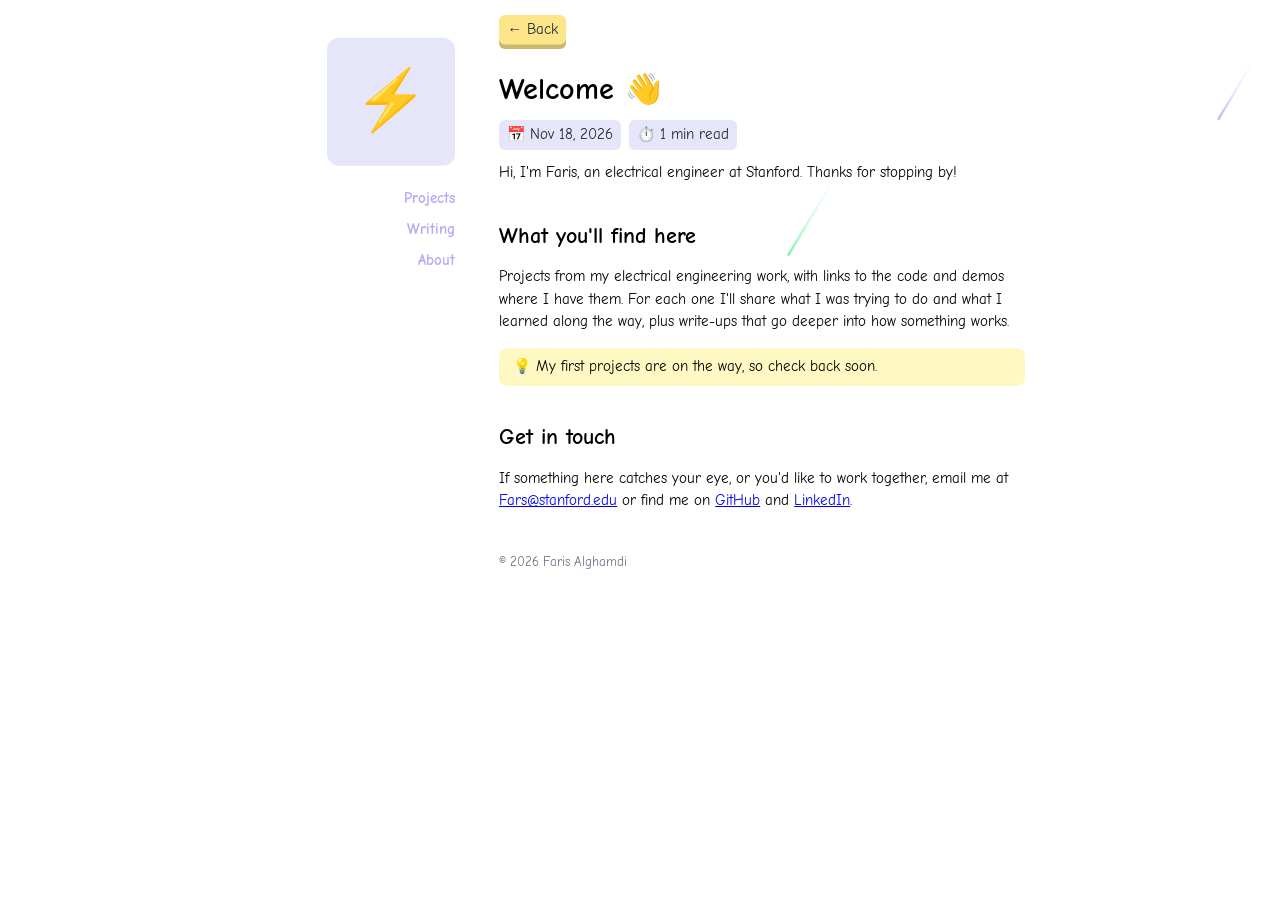
==== posts/welcome.html @ c3092dfc "Add personal website Homepage with projects, writing and about sections, a first welcome post, and s" ====
<!doctype html>
<html lang="en">
<head>
  <meta charset="utf-8">
  <meta name="viewport" content="width=device-width, initial-scale=1">
  <title>Welcome | Faris Alghamdi</title>
  <meta name="description" content="Who I am and what you'll find here.">
  <link rel="preconnect" href="https://fonts.googleapis.com">
  <link rel="preconnect" href="https://fonts.gstatic.com" crossorigin>
  <link href="https://fonts.googleapis.com/css2?family=Comic+Neue:wght@400;700&display=swap" rel="stylesheet">
  <!-- Posts live one folder down, so paths start with ../ -->
  <link rel="stylesheet" href="../style.css">
  <script src="../site.js"></script>
</head>
<body>
<div id="page">

  <aside>
    <div class="avatar" aria-hidden="true">⚡</div>
    <nav aria-label="Main">
      <ul>
        <li><a class="rainbow" href="../index.html#projects">Projects</a></li>
        <li><a class="rainbow" href="../index.html#writing">Writing</a></li>
        <li><a class="rainbow" href="../index.html#about">About</a></li>
      </ul>
    </nav>
  </aside>

  <main id="main" class="article">
    <a class="portal clicky misc" href="../index.html#writing">← Back</a>
    <h1>Welcome 👋</h1>
    <div class="chips">
      <span class="portal">📅 Nov 18, 2026</span>
      <span class="portal">⏱️ 1 min read</span>
    </div>

    <p>Hi, I'm Faris, an electrical engineer at Stanford. Thanks for stopping by!</p>

    <h2>What you'll find here</h2>
    <p>Projects from my electrical engineering work, with links to the code and demos where I have them. For each one I'll share what I was trying to do and what I learned along the way, plus write-ups that go deeper into how something works.</p>

    <blockquote>💡 My first projects are on the way, so check back soon.</blockquote>

    <h2>Get in touch</h2>
    <p>If something here catches your eye, or you'd like to work together, email me at <a href="mailto:Fars@stanford.edu">Fars@stanford.edu</a> or find me on <a href="https://github.com/Fariscript">GitHub</a> and <a href="https://www.linkedin.com/in/Fariscript">LinkedIn</a>.</p>

    <footer class="foot">© <span data-year></span> Faris Alghamdi</footer>
  </main>

</div>
</body>
</html>
---- style.css ----
/* ==========================================================
   Playful homepage theme: Comic Neue, pastel "clicky" buttons,
   sticky sidebar, meteor shower in the background.
   Change the colors in :root to re-skin everything.
   ========================================================== */

:root {
  --text: #1f2937;
  --muted: #6b7280;
  --chip: #e6e6fa;        /* lavender label pills */
  --purple: #c4b5fd;
  --blue: #93c5fd;
  --green: #86efac;
  --yellow: #fde68a;
  --pink: #f9a8d4;
  --nav: #b8a9f5;
}

html { font-size: 0.925em; box-sizing: border-box; scroll-behavior: smooth; }
*, *::before, *::after { box-sizing: inherit; }

body {
  margin: 0;
  background: #fff;
  color: #000;
  font-family: "Comic Neue", "Comic Sans MS", "Comic Sans", cursive;
  font-size: 1rem;
  line-height: 1.5;
  overflow-x: hidden;
}

#meteor-shower { position: fixed; inset: 0; pointer-events: none; z-index: 0; }

/* ---------- layout ---------- */
#page {
  position: relative; z-index: 1;
  display: grid;
  grid-template-columns: 200px 1fr;
  gap: 3em;
  max-width: 800px;
  margin: 0 auto;
  padding: 1rem;
}
aside { position: sticky; top: 2em; align-self: start; text-align: right; }
#main { min-width: 0; max-width: 36rem; padding-bottom: 4rem; }

.avatar {
  width: 128px; height: 128px; margin: 8px 0 0 auto;
  border-radius: 12px; background: var(--chip);
  display: grid; place-items: center; font-size: 4rem;
  overflow: hidden;
}
.avatar img { width: 100%; height: 100%; object-fit: cover; }

aside nav ul { list-style: none; padding: 0; margin: 1.5em 0 0; }
aside nav li { margin: .6em 0; }
aside nav a { color: var(--nav); font-weight: 700; text-decoration: none; }

/* rainbow text on hover */
.rainbow:hover {
  background: linear-gradient(to right, #66f, #09f, #0f0, #f39, #66f) 0 0 / 500% 100%;
  -webkit-background-clip: text; background-clip: text;
  color: transparent;
  animation: rainbow 4s ease-in-out infinite;
}
@keyframes rainbow { 0%, 100% { background-position: 0 50%; } 50% { background-position: 100% 50%; } }

/* ---------- type ---------- */
h1 { font-size: 2em; margin: .4em 0 .2em; }
h2 { font-size: 1.5em; margin: 1.6em 0 .6em; scroll-margin-top: 1em; }
h3 { font-size: 1.17em; margin: .3em 0; }
.subtitle { color: var(--muted); font-weight: 700; margin: 0 0 .8em; }
a { color: #00e; }
p { margin: .8em 0; }

/* ---------- pills & buttons ---------- */
.portal {
  display: inline-block;
  background: var(--chip);
  color: var(--text);
  border-radius: 6px;
  padding: 4px 8px;
  text-decoration: none;
  white-space: nowrap;
}
.chips { display: flex; flex-wrap: wrap; gap: 8px; margin: .6em 0; }

.clicky {
  padding: 4px 8px 8px;
  box-shadow: inset 0 -0.3em 0 rgba(0,0,0,.2);
  transition: transform .08s, box-shadow .08s, filter .15s;
  cursor: pointer;
}
.clicky:hover { filter: brightness(1.05); transform: translateY(-1px); }
.clicky:active { transform: translateY(2px); box-shadow: inset 0 -0.1em 0 rgba(0,0,0,.2); padding: 6px 8px 6px; }

.code    { background: var(--purple); }
.demo    { background: var(--blue); }
.writeup { background: var(--green); }
.misc    { background: var(--yellow); }
.read    { background: var(--pink); }

/* ---------- schedule-style rows ---------- */
.rows { display: grid; grid-template-columns: auto 1fr; gap: 14px 18px; align-items: start; }
.rows > .portal { justify-self: start; margin-top: 2px; text-align: center; min-width: 6.5em; }
.row-body .title { margin: 0 0 6px; }
.date { color: var(--muted); }
.row-body .chips { margin: 0; }

/* ---------- article (blog post pages) ---------- */
.article h1 { margin-top: .6em; }
.article pre {
  background: #f5f3ff; border-radius: 8px; padding: 12px 14px;
  overflow-x: auto; font-size: .9em;
  box-shadow: inset 0 -0.3em 0 rgba(0,0,0,.06);
}
.article code { font-family: ui-monospace, Consolas, monospace; }
.article :not(pre) > code { background: var(--chip); padding: 1px 5px; border-radius: 4px; }
.article blockquote { margin: 1em 0; padding: 8px 14px; background: #fef9c3; border-radius: 8px; }
.article img { max-width: 100%; border-radius: 8px; }

footer.foot { margin-top: 3em; color: var(--muted); font-size: .9em; }

/* ---------- mobile ---------- */
@media (max-width: 768px) {
  #page { grid-template-columns: 1fr; gap: 0; }
  aside { position: static; text-align: left; display: flex; align-items: center; gap: 16px; }
  .avatar { width: 56px; height: 56px; font-size: 2rem; margin: 8px 0 0; }
  aside nav ul { display: flex; gap: 16px; margin: 8px 0 0; }
  aside nav li { margin: 0; }
  .rows { grid-template-columns: 1fr; gap: 6px; }
  .rows > .portal { margin-top: 12px; }
}

@media (prefers-reduced-motion: reduce) {
  #meteor-shower { display: none; }
  .rainbow:hover { animation: none; }
}
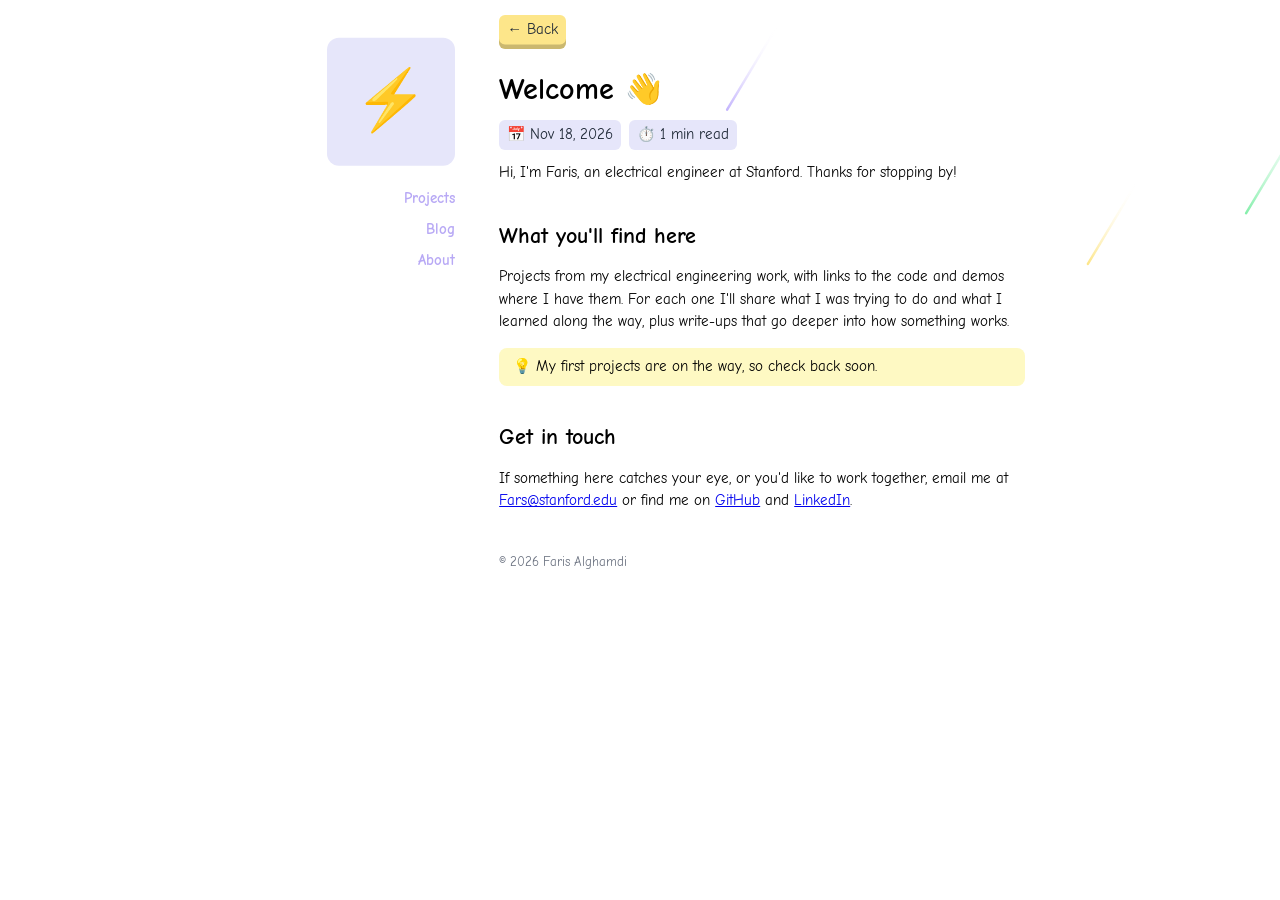
==== commit f3d8f5bf: "Rename Writing section to Blog" ====
--- a/posts/welcome.html
+++ b/posts/welcome.html
@@ -20,14 +20,14 @@
     <nav aria-label="Main">
       <ul>
         <li><a class="rainbow" href="../index.html#projects">Projects</a></li>
-        <li><a class="rainbow" href="../index.html#writing">Writing</a></li>
+        <li><a class="rainbow" href="../index.html#blog">Blog</a></li>
         <li><a class="rainbow" href="../index.html#about">About</a></li>
       </ul>
     </nav>
   </aside>
 
   <main id="main" class="article">
-    <a class="portal clicky misc" href="../index.html#writing">← Back</a>
+    <a class="portal clicky misc" href="../index.html#blog">← Back</a>
     <h1>Welcome 👋</h1>
     <div class="chips">
       <span class="portal">📅 Nov 18, 2026</span>
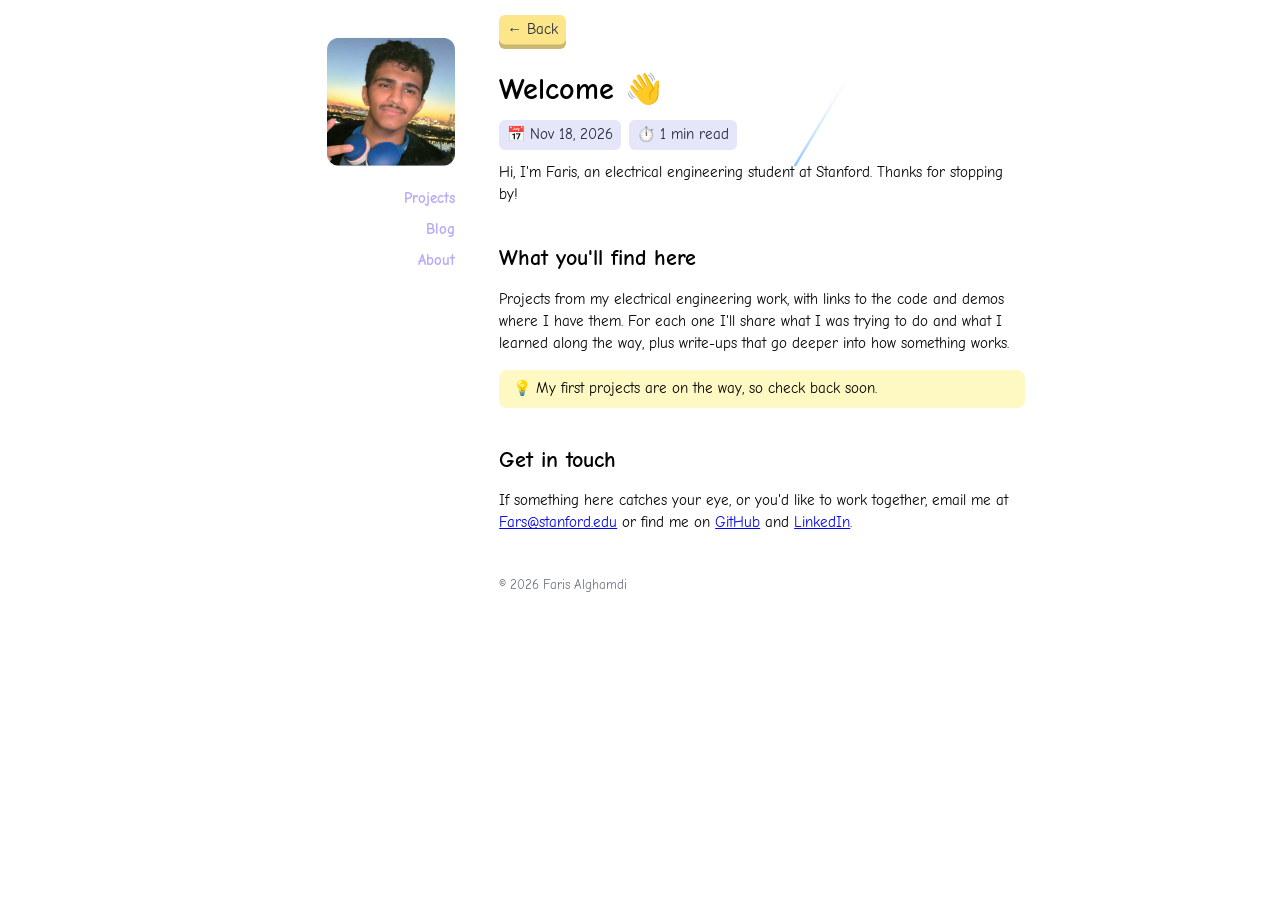
==== commit 8857c4cd: "Add profile photo and describe myself as an EE student" ====
--- a/posts/welcome.html
+++ b/posts/welcome.html
@@ -16,7 +16,7 @@
 <div id="page">
 
   <aside>
-    <div class="avatar" aria-hidden="true">⚡</div>
+    <div class="avatar"><img src="../me.jpg" alt="Faris Alghamdi" width="128" height="128"></div>
     <nav aria-label="Main">
       <ul>
         <li><a class="rainbow" href="../index.html#projects">Projects</a></li>
@@ -34,7 +34,7 @@
       <span class="portal">⏱️ 1 min read</span>
     </div>
 
-    <p>Hi, I'm Faris, an electrical engineer at Stanford. Thanks for stopping by!</p>
+    <p>Hi, I'm Faris, an electrical engineering student at Stanford. Thanks for stopping by!</p>
 
     <h2>What you'll find here</h2>
     <p>Projects from my electrical engineering work, with links to the code and demos where I have them. For each one I'll share what I was trying to do and what I learned along the way, plus write-ups that go deeper into how something works.</p>
